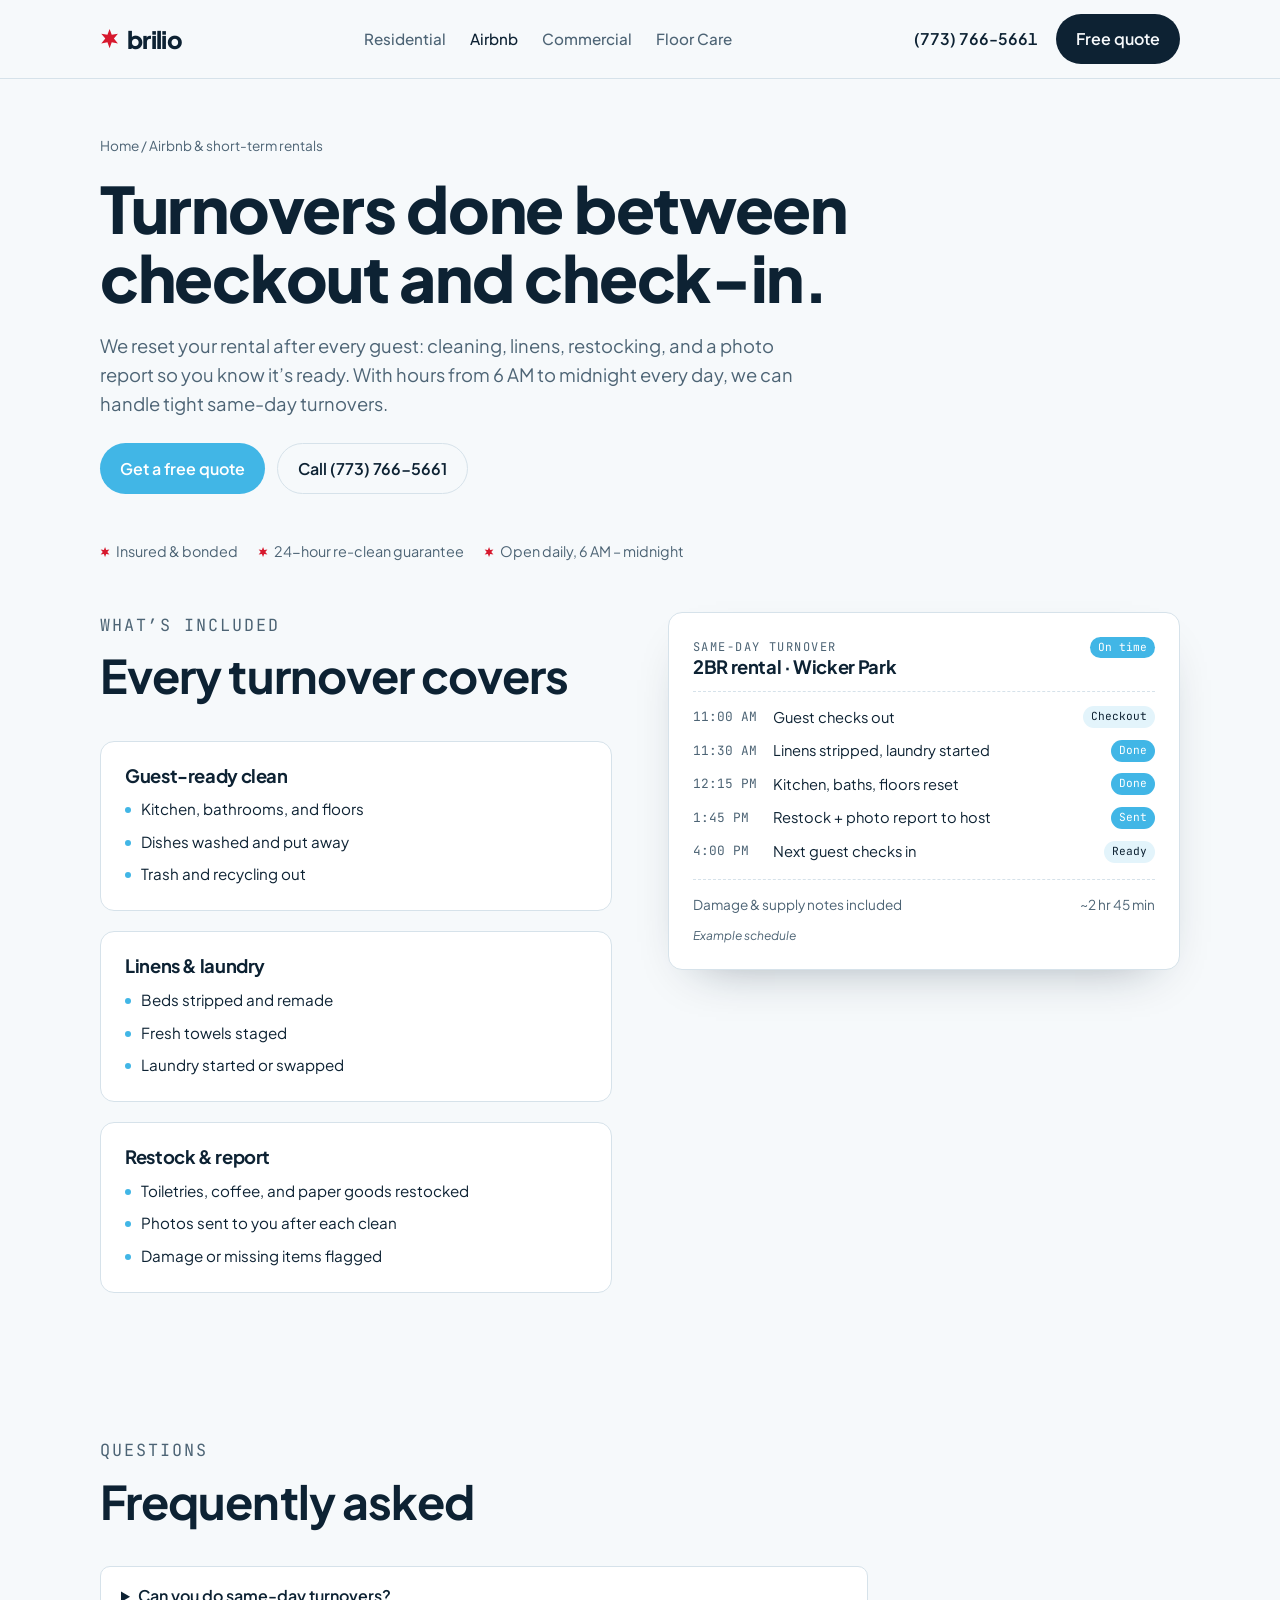
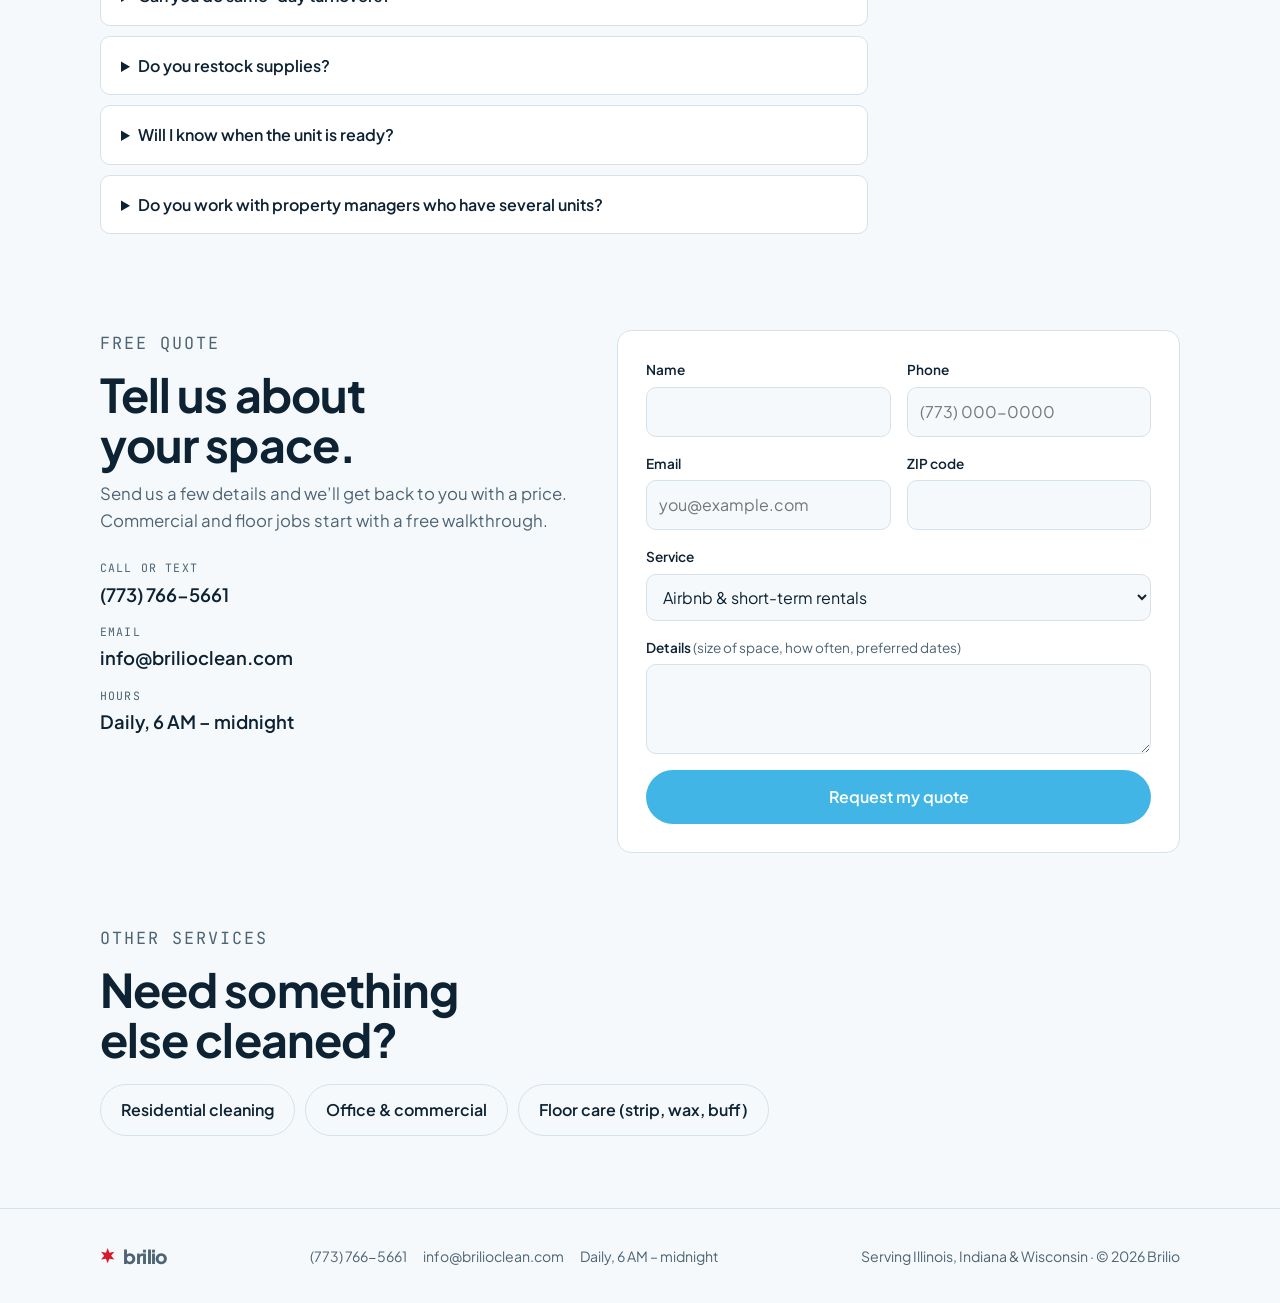
==== airbnb-cleaning.html @ 50e34571 "Add service pages, real contact details and a working quote form - Pages for residential, Airbnb/sho" ====
<!doctype html>
<html lang="en">
<head>
<meta charset="utf-8">
<meta name="viewport" content="width=device-width, initial-scale=1, viewport-fit=cover">
<title>Airbnb &amp; Short-Term Rental Cleaning in Chicago | Brilio</title>
<meta name="description" content="Airbnb and VRBO turnover cleaning in Chicago and across Illinois, Indiana, and Wisconsin. Same-day turnovers, linen changes, restocking, and photo reports for hosts.">
<link rel="canonical" href="https://brilioclean.com/airbnb-cleaning">
<meta name="theme-color" content="#0d2233">
<meta property="og:title" content="Airbnb &amp; Short-Term Rental Cleaning in Chicago | Brilio">
<meta property="og:description" content="Airbnb and VRBO turnover cleaning in Chicago and across Illinois, Indiana, and Wisconsin. Same-day turnovers, linen changes, restocking, and photo reports for hosts.">
<meta property="og:url" content="https://brilioclean.com/airbnb-cleaning">
<meta property="og:type" content="website">
<meta property="og:site_name" content="Brilio">
<link rel="icon" href="/favicon.svg" type="image/svg+xml">
<link rel="preconnect" href="https://fonts.googleapis.com">
<link rel="preconnect" href="https://fonts.gstatic.com" crossorigin>
<link rel="stylesheet" href="https://fonts.googleapis.com/css2?family=Plus+Jakarta+Sans:wght@400;500;600;700;800&family=JetBrains+Mono:wght@500&display=swap">
<link rel="stylesheet" href="/styles.css">
</head>
<body>
<svg width="0" height="0" style="position:absolute" aria-hidden="true">
  <symbol id="star" viewBox="-10 -10 20 20"><polygon points="0,-10 2.25,-3.9 8.66,-5 4.5,0 8.66,5 2.25,3.9 0,10 -2.25,3.9 -8.66,5 -4.5,0 -8.66,-5 -2.25,-3.9"/></symbol>
</svg>
<header class="site">
  <div class="wrap">
    <a class="logo" href="/" aria-label="Brilio home"><svg class="star" aria-hidden="true"><use href="#star"/></svg>brilio</a>
    <nav class="main" aria-label="Main">
      <a href="/residential-cleaning">Residential</a>
      <a href="/airbnb-cleaning" aria-current="page">Airbnb</a>
      <a href="/commercial-cleaning">Commercial</a>
      <a href="/floor-care">Floor Care</a>
    </nav>
    <div class="hdr-right">
      <a class="hdr-phone" href="tel:+17737665661">(773) 766-5661</a>
      <a class="btn" href="#quote">Free quote</a>
    </div>
  </div>
</header>

<main id="top">
  <section class="page-hero">
    <div class="wrap">
      <p class="crumbs"><a href="/">Home</a> / Airbnb &amp; short-term rentals</p>
      <h1>Turnovers done between checkout and check-in.</h1>
      <p class="lede">We reset your rental after every guest: cleaning, linens, restocking, and a photo report so you know it’s ready. With hours from 6 AM to midnight every day, we can handle tight same-day turnovers.</p>
      <div class="ctas">
        <a class="btn sky" href="#quote">Get a free quote</a>
        <a class="btn ghost" href="tel:+17737665661">Call (773) 766-5661</a>
      </div>
      <div class="trust">
          <span><svg class="star" aria-hidden="true"><use href="#star"/></svg>Insured &amp; bonded</span>
          <span><svg class="star" aria-hidden="true"><use href="#star"/></svg>24-hour re-clean guarantee</span>
          <span><svg class="star" aria-hidden="true"><use href="#star"/></svg>Open daily, 6 AM – midnight</span>
        </div>
    </div>
  </section>
  <section class="block" style="padding-top:8px">
    <div class="wrap split" style="align-items:start">
      <div>
        <div class="head"><p class="eyebrow">What’s included</p><h2>Every turnover covers</h2></div>
        <div class="checklist"><div class="group"><h3>Guest-ready clean</h3><ul><li>Kitchen, bathrooms, and floors</li><li>Dishes washed and put away</li><li>Trash and recycling out</li></ul></div><div class="group"><h3>Linens &amp; laundry</h3><ul><li>Beds stripped and remade</li><li>Fresh towels staged</li><li>Laundry started or swapped</li></ul></div><div class="group"><h3>Restock &amp; report</h3><ul><li>Toiletries, coffee, and paper goods restocked</li><li>Photos sent to you after each clean</li><li>Damage or missing items flagged</li></ul></div></div>
      </div>
      <article class="ticket" aria-label="Example Airbnb turnover schedule">
        <header>
          <div>
            <p class="eyebrow">Same-day turnover</p>
            <h3>2BR rental · Wicker Park</h3>
          </div>
          <span class="chip done">On time</span>
        </header>
        <ol class="timeline">
          <li><time>11:00 AM</time><span>Guest checks out</span><span class="chip">Checkout</span></li>
          <li><time>11:30 AM</time><span>Linens stripped, laundry started</span><span class="chip done">Done</span></li>
          <li><time>12:15 PM</time><span>Kitchen, baths, floors reset</span><span class="chip done">Done</span></li>
          <li><time>1:45 PM</time><span>Restock + photo report to host</span><span class="chip done">Sent</span></li>
          <li><time>4:00 PM</time><span>Next guest checks in</span><span class="chip">Ready</span></li>
        </ol>
        <footer><span>Damage &amp; supply notes included</span><span>~2 hr 45 min</span></footer>
        <p class="note">Example schedule</p>
      </article>
    </div>
  </section>

  <section class="block">
    <div class="wrap">
      <div class="head"><p class="eyebrow">Questions</p><h2>Frequently asked</h2></div>
      <div class="faq"><details><summary>Can you do same-day turnovers?</summary><p>Yes. We work from 6 AM to midnight every day, so we can fit a turnover between an 11 AM checkout and a 4 PM check-in.</p></details><details><summary>Do you restock supplies?</summary><p>Yes. We restock toiletries, paper goods, and kitchen basics from the supplies you keep at the property, and tell you when you’re running low.</p></details><details><summary>Will I know when the unit is ready?</summary><p>Yes. After each turnover we send you photos of the finished unit, plus notes on any damage or missing items.</p></details><details><summary>Do you work with property managers who have several units?</summary><p>Yes. Tell us how many units you manage and how often they turn over, and we’ll set up a schedule.</p></details></div>
    </div>
  </section>
  <section class="block" id="quote" style="padding-top:24px">
    <div class="wrap quote">
      <div>
        <div class="head" style="margin-bottom:0">
          <p class="eyebrow">Free quote</p>
          <h2>Tell us about your space.</h2>
          <p>Send us a few details and we’ll get back to you with a price. Commercial and floor jobs start with a free walkthrough.</p>
        </div>
        <div class="contact-lines">
          <div><span class="lbl">Call or text</span><a class="val" href="tel:+17737665661">(773) 766-5661</a></div>
          <div><span class="lbl">Email</span><a class="val" href="mailto:info@brilioclean.com">info@brilioclean.com</a></div>
          <div><span class="lbl">Hours</span><span class="val">Daily, 6 AM – midnight</span></div>
        </div>
      </div>
      <form class="qf" id="quoteForm" action="https://formsubmit.co/ajax/info@brilioclean.com" method="POST" novalidate>
        <input type="hidden" name="_subject" value="New quote request from brilioclean.com">
        <input type="hidden" name="_template" value="table">
        <input type="hidden" name="_captcha" value="false">
        <div class="hp" aria-hidden="true"><label for="q-honey">Leave this empty</label><input id="q-honey" name="_honey" tabindex="-1" autocomplete="off"></div>
        <div class="field"><label for="q-name">Name</label><input id="q-name" name="name" autocomplete="name" required></div>
        <div class="field"><label for="q-phone">Phone</label><input id="q-phone" name="phone" type="tel" autocomplete="tel" placeholder="(773) 000-0000"></div>
        <div class="field"><label for="q-email">Email</label><input id="q-email" name="email" type="email" autocomplete="email" placeholder="you@example.com"></div>
        <div class="field"><label for="q-zip">ZIP code</label><input id="q-zip" name="zip" inputmode="numeric" maxlength="5" autocomplete="postal-code"></div>
        <div class="field full"><label for="q-service">Service</label>
          <select id="q-service" name="service">
            <option>Residential cleaning</option>
            <option selected>Airbnb & short-term rentals</option>
            <option>Office & commercial</option>
            <option>Floor care (strip, wax, buff)</option>
          </select>
        </div>
        <div class="field full"><label for="q-details">Details <span class="req">(size of space, how often, preferred dates)</span></label><textarea id="q-details" name="details"></textarea></div>
        <button class="btn sky" type="submit">Request my quote</button>
        <p class="ok" id="quoteOk" role="status" hidden>Thanks! We got your request and will be in touch soon. Need us sooner? Call or text (773) 766-5661.</p>
        <p class="err" id="quoteErr" role="alert" hidden></p>
      </form>
    </div>
  </section>

  <section class="block" style="padding-top:0">
    <div class="wrap">
      <div class="head" style="margin-bottom:20px"><p class="eyebrow">Other services</p><h2>Need something else cleaned?</h2></div>
      <div class="other-services"><a class="btn ghost" href="/residential-cleaning">Residential cleaning</a><a class="btn ghost" href="/commercial-cleaning">Office & commercial</a><a class="btn ghost" href="/floor-care">Floor care (strip, wax, buff)</a></div>
    </div>
  </section>

</main>
<footer class="site">
  <div class="wrap">
    <a class="logo" href="/" style="font-size:1.2rem"><svg class="star" aria-hidden="true"><use href="#star"/></svg>brilio</a>
    <div class="contact">
      <a href="tel:+17737665661">(773) 766-5661</a>
      <a href="mailto:info@brilioclean.com">info@brilioclean.com</a>
      <span>Daily, 6 AM – midnight</span>
    </div>
    <span>Serving Illinois, Indiana &amp; Wisconsin · © 2026 Brilio</span>
  </div>
</footer>
<script src="/site.js"></script>
</body>
</html>
---- styles.css ----
/* Layout: lake-blue + Chicago-star sparkle; full-bleed bands, left-aligned editorial headings, cards only where they're real objects (services, quote form) */
:root {
  --bg: #f6f9fb;
  --surface: #ffffff;
  --ink: #0d2233;
  --muted: #4d6475;
  --line: #d6e2ea;
  --sky: #41b6e6;        /* Chicago flag blue */
  --sky-soft: #e3f4fb;
  --star: #d7192e;       /* Chicago flag star red, used sparingly */
  --band: #0d2233;
  --band-fg: #eaf6fc;
  --band-muted: #9cb8ca;
  --btn-fg: #ffffff;
  --display: "Plus Jakarta Sans", "Avenir Next", "Segoe UI", system-ui, sans-serif;
  --body: "Plus Jakarta Sans", "Helvetica Neue", Arial, system-ui, sans-serif;
  --mono: "JetBrains Mono", ui-monospace, "SFMono-Regular", Menlo, monospace;
  --radius: 14px;
}
@media (prefers-color-scheme: dark) {
  :root:not([data-theme="light"]) {
    --bg: #0a1924; --surface: #10242f; --ink: #e6f2f9; --muted: #9db4c3; --line: #21394a;
    --sky: #5cc6ee; --sky-soft: #123446; --star: #ff4d5e; --band: #061019; --band-fg: #e6f2f9;
    --band-muted: #8fabbd; --btn-fg: #061019; color-scheme: dark;
  }
}
:root[data-theme="dark"] {
  --bg: #0a1924; --surface: #10242f; --ink: #e6f2f9; --muted: #9db4c3; --line: #21394a;
  --sky: #5cc6ee; --sky-soft: #123446; --star: #ff4d5e; --band: #061019; --band-fg: #e6f2f9;
  --band-muted: #8fabbd; --btn-fg: #061019; color-scheme: dark;
}

* { box-sizing: border-box; }
html { scroll-behavior: smooth; scroll-padding-top: 80px; }
body { margin: 0; }
img { max-width: 100%; }
[hidden] { display: none !important; }
body { background: var(--bg); color: var(--ink); font-family: var(--body); font-size: 1rem; line-height: 1.6; }
.wrap { max-width: 1120px; margin-inline: auto; padding-inline: 20px; }
h1, h2, h3 { font-family: var(--display); line-height: 1.08; margin: 0; text-wrap: balance; letter-spacing: -0.02em; }
p { margin: 0; }
a { color: inherit; }
:focus-visible { outline: 3px solid var(--sky); outline-offset: 3px; border-radius: 4px; }
.eyebrow { font-family: var(--mono); font-size: .75rem; letter-spacing: .12em; text-transform: uppercase; color: var(--muted); }
.star { width: 1em; height: 1em; fill: var(--star); flex: none; }


/* header */
header.site { position: sticky; top: env(safe-area-inset-top, 0px); z-index: 10; background: color-mix(in srgb, var(--bg) 88%, transparent); backdrop-filter: blur(8px); border-bottom: 1px solid var(--line); }
header.site .wrap { display: flex; align-items: center; justify-content: space-between; gap: 16px; padding-block: 14px; }
.logo { display: flex; align-items: center; gap: 8px; font-family: var(--display); font-weight: 800; font-size: 1.5rem; text-decoration: none; letter-spacing: -0.03em; }
.logo .star { width: .8em; height: .8em; }
nav.main { display: flex; gap: 24px; font-weight: 500; font-size: .95rem; }
nav.main a { text-decoration: none; color: var(--muted); }
nav.main a:hover { color: var(--ink); }
.btn { display: inline-flex; align-items: center; gap: 8px; background: var(--ink); color: var(--bg); font-weight: 600; text-decoration: none; padding: 12px 20px; border-radius: 999px; border: 0; font: inherit; font-weight: 600; cursor: pointer; transition: transform .15s ease, background .15s ease; }
.btn:hover { transform: translateY(-1px); }
.btn.sky { background: var(--sky); color: var(--btn-fg); }
.btn.ghost { background: transparent; color: var(--ink); border: 1.5px solid var(--line); }
@media (max-width: 760px) { nav.main { display: none; } }

/* hero */
.hero { padding-block: 72px 56px; }
.hero .wrap { display: grid; grid-template-columns: 1.25fr 1fr; gap: 48px; align-items: center; }
.hero h1 { font-size: clamp(2.6rem, 6.5vw, 5rem); font-weight: 800; }
.hero h1 em { font-style: normal; color: var(--sky); position: relative; }
.hero .lede { margin-top: 20px; font-size: 1.15rem; color: var(--muted); max-width: 34em; }
.hero .ctas { display: flex; flex-wrap: wrap; gap: 12px; margin-top: 28px; }
.trust { display: flex; flex-wrap: wrap; gap: 8px 20px; margin-top: 28px; font-size: .9rem; color: var(--muted); }
.trust span { display: inline-flex; align-items: center; gap: 6px; }
.trust .star { width: .7em; height: .7em; }

/* turnover ticket */
.ticket { background: var(--surface); border: 1px solid var(--line); border-radius: var(--radius); padding: 24px; box-shadow: 0 20px 50px -30px rgba(13,34,51,.45); min-width: 0; }
.ticket header { display: flex; justify-content: space-between; align-items: baseline; gap: 12px; border-bottom: 1px dashed var(--line); padding-bottom: 14px; margin-bottom: 14px; }
.ticket h3 { font-size: 1.15rem; }
.ticket .addr { color: var(--muted); font-size: .85rem; }
.timeline { list-style: none; padding: 0; margin: 0; display: grid; gap: 10px; }
.timeline li { display: grid; grid-template-columns: 68px 1fr auto; gap: 12px; align-items: center; font-size: .92rem; }
.timeline time { font-family: var(--mono); font-size: .8rem; color: var(--muted); font-variant-numeric: tabular-nums; }
.chip { font-family: var(--mono); font-size: .7rem; padding: 2px 8px; border-radius: 999px; background: var(--sky-soft); color: var(--ink); white-space: nowrap; }
.chip.done { background: var(--sky); color: var(--btn-fg); }
.ticket footer { margin-top: 16px; padding-top: 14px; border-top: 1px dashed var(--line); font-size: .85rem; color: var(--muted); display: flex; justify-content: space-between; gap: 12px; flex-wrap: wrap; }
.ticket .note { font-size: .75rem; color: var(--muted); margin-top: 10px; font-style: italic; }

/* sections */
section.block { padding-block: 72px; }
.head { display: grid; gap: 12px; margin-bottom: 40px; max-width: 40em; }
.head h2 { font-size: clamp(2rem, 4vw, 2.9rem); font-weight: 700; }
.head p { color: var(--muted); font-size: 1.05rem; }

/* services */
.services { display: grid; grid-template-columns: repeat(2, minmax(0, 1fr)); gap: 20px; }
.svc { background: var(--surface); border: 1px solid var(--line); border-radius: var(--radius); padding: 28px; display: grid; gap: 14px; align-content: start; transition: border-color .2s ease, transform .2s ease; }
.svc:hover { border-color: var(--sky); transform: translateY(-2px); }
.svc .tag { font-family: var(--mono); font-size: .72rem; letter-spacing: .1em; text-transform: uppercase; color: var(--muted); }
.svc h3 { font-size: 1.5rem; font-weight: 700; }
.svc p { color: var(--muted); }
.svc ul { margin: 0; padding: 0; list-style: none; display: grid; gap: 6px; font-size: .93rem; }
.svc li { display: flex; gap: 10px; align-items: baseline; }
.svc li::before { content: ""; width: 6px; height: 6px; border-radius: 50%; background: var(--sky); flex: none; transform: translateY(-2px); }
.svc .more { font-weight: 600; text-decoration: none; color: var(--ink); border-bottom: 2px solid var(--sky); justify-self: start; }

/* floor care band */
.band { background: var(--band); color: var(--band-fg); }
.band .eyebrow, .band .head p { color: var(--band-muted); }
.steps { list-style: none; margin: 0; padding: 0; display: grid; grid-template-columns: repeat(5, minmax(0, 1fr)); gap: 0; border-top: 1px solid color-mix(in srgb, var(--band-fg) 18%, transparent); }
.steps li { padding: 24px 20px 8px 0; display: grid; gap: 8px; align-content: start; }
.steps .n { font-family: var(--mono); font-size: .8rem; color: var(--sky); }
.steps h3 { font-size: 1.2rem; font-weight: 700; }
.steps p { font-size: .9rem; color: var(--band-muted); }
.floors { margin-top: 36px; display: flex; flex-wrap: wrap; gap: 8px; }
.floors span { font-size: .85rem; border: 1px solid color-mix(in srgb, var(--band-fg) 25%, transparent); border-radius: 999px; padding: 6px 14px; }

/* why + areas */
.split { display: grid; grid-template-columns: 1fr 1fr; gap: 56px; }
.why { display: grid; gap: 22px; }
.why > div { display: grid; grid-template-columns: auto 1fr; gap: 14px; }
.why .star { margin-top: .35em; width: .9rem; height: .9rem; }
.why h3 { font-size: 1.15rem; font-weight: 700; margin-bottom: 4px; }
.why p { color: var(--muted); font-size: .95rem; }
.areas { display: flex; flex-wrap: wrap; gap: 8px; }
.areas span { background: var(--surface); border: 1px solid var(--line); border-radius: 8px; padding: 6px 12px; font-size: .9rem; }
.areas-note { margin-top: 16px; color: var(--muted); font-size: .9rem; }


/* quote */
.quote { display: grid; grid-template-columns: 1fr 1.2fr; gap: 48px; align-items: start; }
.contact-lines { display: grid; gap: 14px; margin-top: 24px; }
.contact-lines div { display: grid; gap: 2px; }
.contact-lines .lbl { font-family: var(--mono); font-size: .72rem; letter-spacing: .1em; text-transform: uppercase; color: var(--muted); }
.contact-lines .val { font-size: 1.15rem; font-weight: 600; user-select: all; }
form.qf { background: var(--surface); border: 1px solid var(--line); border-radius: var(--radius); padding: 28px; display: grid; grid-template-columns: 1fr 1fr; gap: 16px; min-width: 0; }
.field { display: grid; gap: 6px; min-width: 0; }
.field.full { grid-column: 1 / -1; }
.field label { font-size: .85rem; font-weight: 600; }
.field input, .field select, .field textarea { font: inherit; color: var(--ink); background: var(--bg); border: 1px solid var(--line); border-radius: 10px; padding: 11px 12px; width: 100%; }
.field textarea { min-height: 90px; resize: vertical; }
.field input:focus, .field select:focus, .field textarea:focus { outline: 2px solid var(--sky); outline-offset: 1px; border-color: var(--sky); }
.qf .btn { grid-column: 1 / -1; justify-content: center; padding-block: 14px; }
.qf .ok { grid-column: 1 / -1; background: var(--sky-soft); border-radius: 10px; padding: 12px 14px; font-size: .92rem; }

footer.site { border-top: 1px solid var(--line); padding-block: 32px; color: var(--muted); font-size: .88rem; }
footer.site .wrap { display: flex; justify-content: space-between; gap: 16px; flex-wrap: wrap; align-items: center; }

@media (max-width: 900px) {
  .hero .wrap, .split, .quote { grid-template-columns: 1fr; gap: 40px; }
  .steps { grid-template-columns: 1fr 1fr; }
}
@media (max-width: 600px) {
  .services, .steps, form.qf { grid-template-columns: 1fr; }
  .hero { padding-block: 44px 32px; }
  section.block { padding-block: 52px; }
  .svc, form.qf { padding: 22px; }
  .timeline li { grid-template-columns: 58px 1fr; }
  .timeline .chip { grid-column: 2; justify-self: start; }
}
@media (prefers-reduced-motion: reduce) { * { transition: none !important; } }

/* header phone */
.hdr-right { display: flex; align-items: center; gap: 18px; }
.hdr-phone { font-weight: 600; text-decoration: none; font-variant-numeric: tabular-nums; white-space: nowrap; }
.hdr-phone:hover { color: var(--sky); }
nav.main a[aria-current="page"] { color: var(--ink); }

/* service area states */
.states { display: grid; gap: 12px; }
.state { display: flex; justify-content: space-between; align-items: baseline; gap: 12px; background: var(--surface); border: 1px solid var(--line); border-radius: 10px; padding: 14px 18px; }
.state b { font-family: var(--display); font-size: 1.15rem; }
.state span { color: var(--muted); font-size: .88rem; text-align: right; }

/* inner pages */
.page-hero { padding-block: 56px 40px; }
.page-hero .wrap { display: grid; gap: 18px; max-width: 1120px; }
.page-hero h1 { font-size: clamp(2.3rem, 5.5vw, 4rem); font-weight: 800; max-width: 16em; }
.page-hero .lede { font-size: 1.15rem; color: var(--muted); max-width: 38em; }
.page-hero .ctas { display: flex; flex-wrap: wrap; gap: 12px; margin-top: 6px; }
.crumbs { font-size: .85rem; color: var(--muted); }
.crumbs a { text-decoration: none; }
.crumbs a:hover { color: var(--ink); }
.checklist { display: grid; grid-template-columns: repeat(auto-fill, minmax(min(100%, 300px), 1fr)); gap: 20px; }
.checklist .group { background: var(--surface); border: 1px solid var(--line); border-radius: var(--radius); padding: 24px; display: grid; gap: 12px; align-content: start; }
.checklist h3 { font-size: 1.15rem; font-weight: 700; }
.checklist ul { margin: 0; padding: 0; list-style: none; display: grid; gap: 8px; font-size: .95rem; }
.checklist li { display: flex; gap: 10px; align-items: baseline; }
.checklist li::before { content: ""; width: 6px; height: 6px; border-radius: 50%; background: var(--sky); flex: none; transform: translateY(-2px); }
.faq { display: grid; gap: 10px; max-width: 48em; }
.faq details { background: var(--surface); border: 1px solid var(--line); border-radius: 10px; padding: 16px 20px; }
.faq summary { font-weight: 600; cursor: pointer; }
.faq details p { margin-top: 10px; color: var(--muted); }
.other-services { display: flex; flex-wrap: wrap; gap: 10px; }

/* contact + form status */
.contact-lines a.val { text-decoration: none; }
.contact-lines a.val:hover { color: var(--sky); }
.qf .err { grid-column: 1 / -1; border: 1px solid var(--star); border-radius: 10px; padding: 12px 14px; font-size: .92rem; }
.qf .hp { position: absolute; left: -9999px; width: 1px; height: 1px; overflow: hidden; }
.qf .btn[disabled] { opacity: .6; cursor: wait; }
.field .req { color: var(--muted); font-weight: 400; }
footer.site .contact { display: flex; gap: 16px; flex-wrap: wrap; }
footer.site a { text-decoration: none; }
footer.site a:hover { color: var(--ink); }

@media (max-width: 600px) {
  .hdr-phone { display: none; }
  .page-hero { padding-block: 40px 24px; }
}
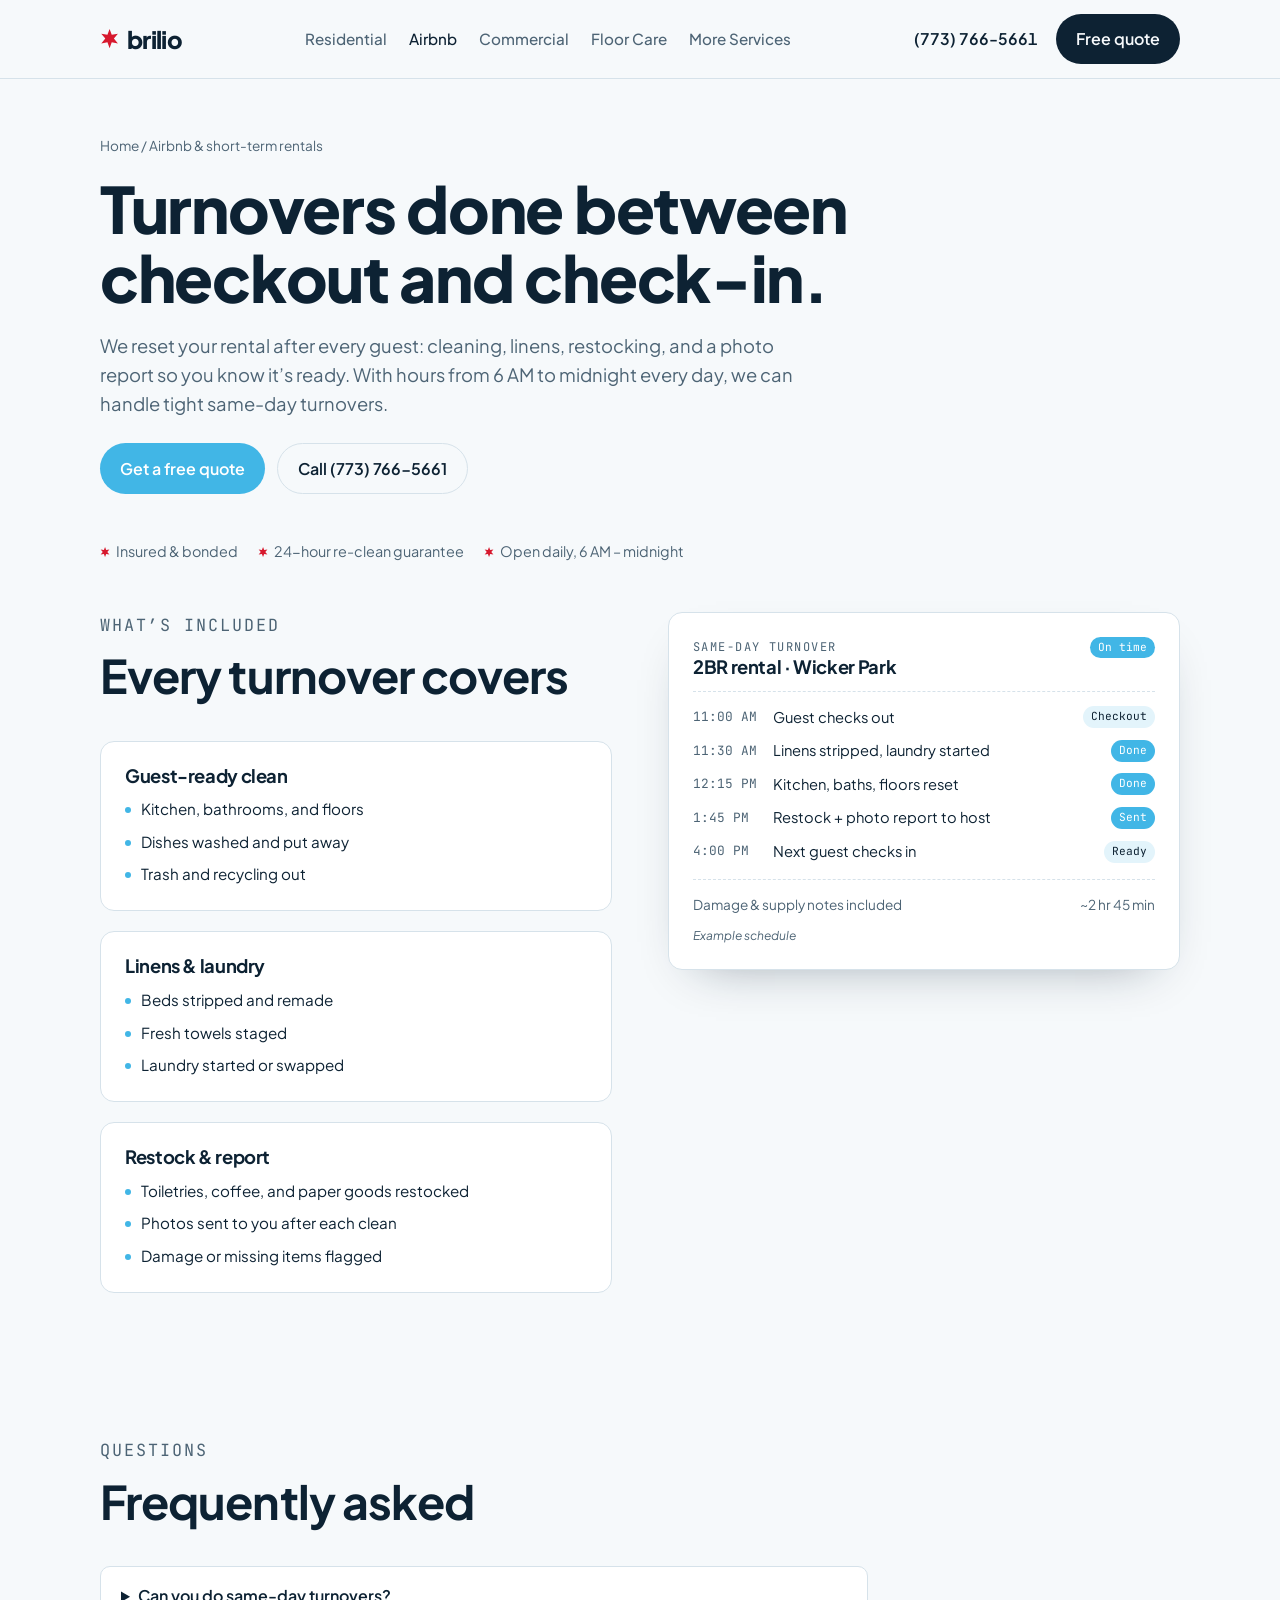
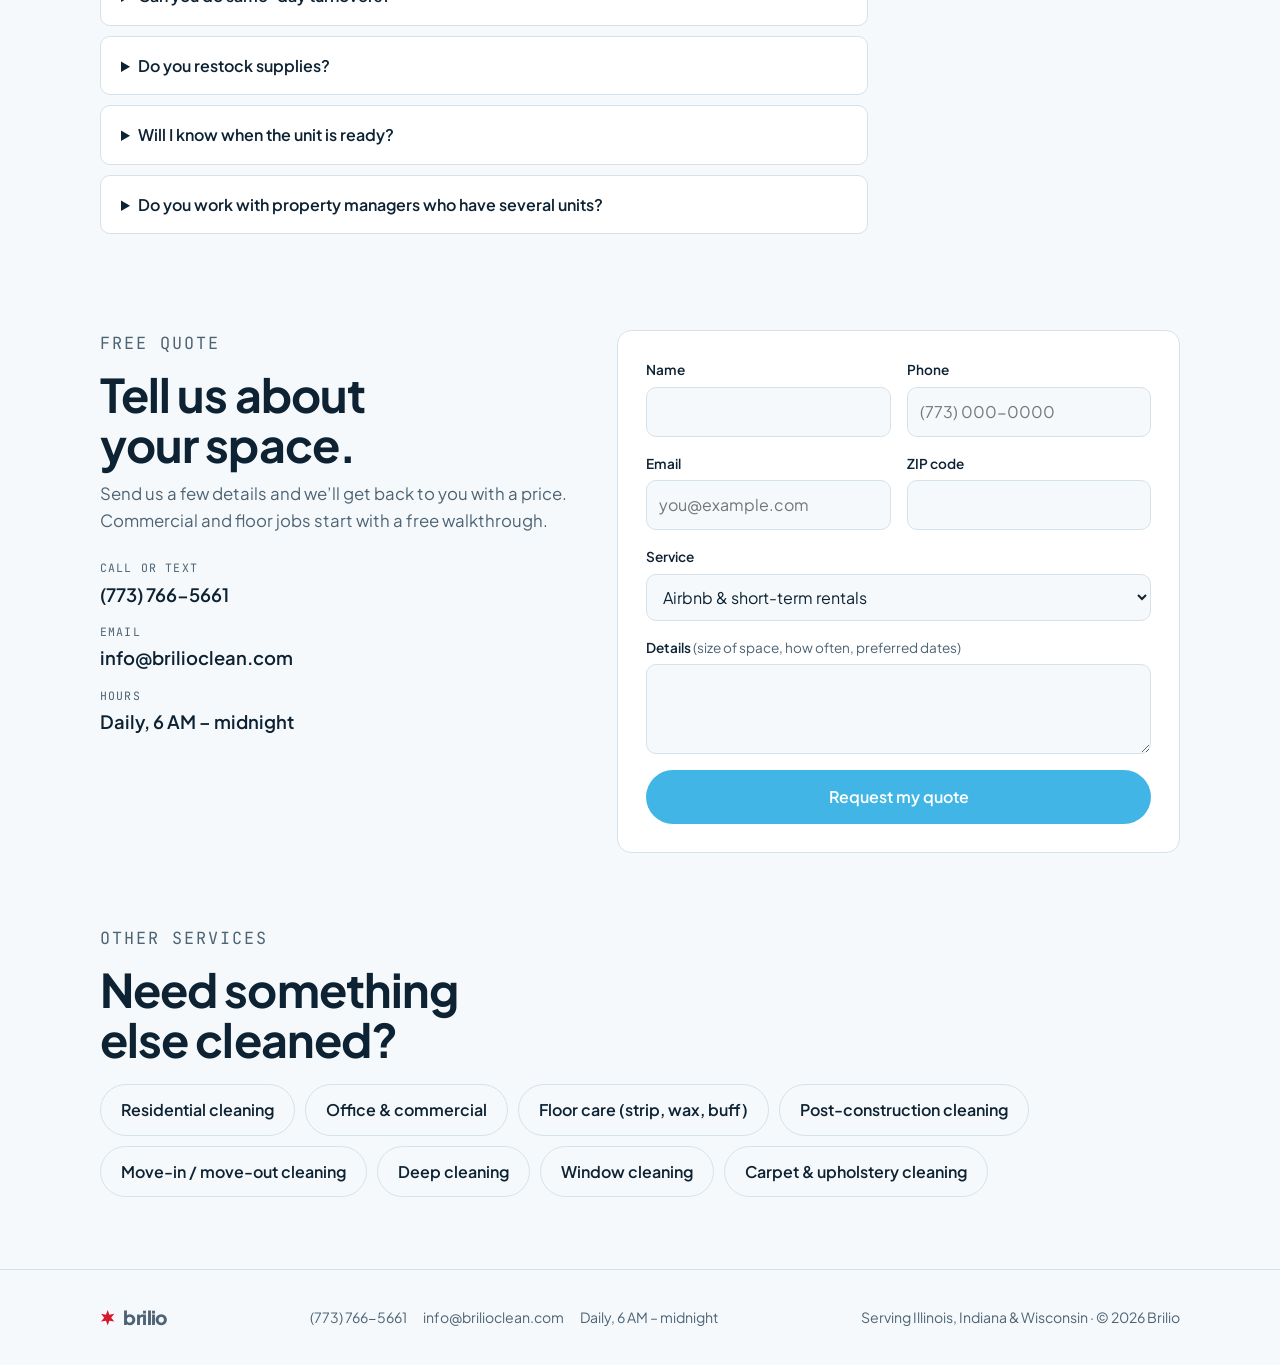
==== commit d6dc5078: "Add post-construction, move-out, deep, window, and carpet cleaning pages - Five new service pages wi" ====
--- a/airbnb-cleaning.html
+++ b/airbnb-cleaning.html
@@ -5,11 +5,11 @@
 <meta name="viewport" content="width=device-width, initial-scale=1, viewport-fit=cover">
 <title>Airbnb &amp; Short-Term Rental Cleaning in Chicago | Brilio</title>
 <meta name="description" content="Airbnb and VRBO turnover cleaning in Chicago and across Illinois, Indiana, and Wisconsin. Same-day turnovers, linen changes, restocking, and photo reports for hosts.">
-<link rel="canonical" href="https://brilioclean.com/airbnb-cleaning">
+<link rel="canonical" href="https://www.brilioclean.com/airbnb-cleaning">
 <meta name="theme-color" content="#0d2233">
 <meta property="og:title" content="Airbnb &amp; Short-Term Rental Cleaning in Chicago | Brilio">
 <meta property="og:description" content="Airbnb and VRBO turnover cleaning in Chicago and across Illinois, Indiana, and Wisconsin. Same-day turnovers, linen changes, restocking, and photo reports for hosts.">
-<meta property="og:url" content="https://brilioclean.com/airbnb-cleaning">
+<meta property="og:url" content="https://www.brilioclean.com/airbnb-cleaning">
 <meta property="og:type" content="website">
 <meta property="og:site_name" content="Brilio">
 <link rel="icon" href="/favicon.svg" type="image/svg+xml">
@@ -30,6 +30,7 @@
       <a href="/airbnb-cleaning" aria-current="page">Airbnb</a>
       <a href="/commercial-cleaning">Commercial</a>
       <a href="/floor-care">Floor Care</a>
+      <a href="/#more-services">More Services</a>
     </nav>
     <div class="hdr-right">
       <a class="hdr-phone" href="tel:+17737665661">(773) 766-5661</a>
@@ -102,7 +103,7 @@
           <div><span class="lbl">Hours</span><span class="val">Daily, 6 AM – midnight</span></div>
         </div>
       </div>
-      <form class="qf" id="quoteForm" action="https://formsubmit.co/ajax/info@brilioclean.com" method="POST" novalidate>
+      <form class="qf" id="quoteForm" action="https://formsubmit.co/ajax/df6a463ea6c9df99f22c3e2976bc7e55" method="POST" novalidate>
         <input type="hidden" name="_subject" value="New quote request from brilioclean.com">
         <input type="hidden" name="_template" value="table">
         <input type="hidden" name="_captcha" value="false">
@@ -117,6 +118,11 @@
             <option selected>Airbnb & short-term rentals</option>
             <option>Office & commercial</option>
             <option>Floor care (strip, wax, buff)</option>
+            <option>Post-construction cleaning</option>
+            <option>Move-in / move-out cleaning</option>
+            <option>Deep cleaning</option>
+            <option>Window cleaning</option>
+            <option>Carpet &amp; upholstery cleaning</option>
           </select>
         </div>
         <div class="field full"><label for="q-details">Details <span class="req">(size of space, how often, preferred dates)</span></label><textarea id="q-details" name="details"></textarea></div>
@@ -130,7 +136,7 @@
   <section class="block" style="padding-top:0">
     <div class="wrap">
       <div class="head" style="margin-bottom:20px"><p class="eyebrow">Other services</p><h2>Need something else cleaned?</h2></div>
-      <div class="other-services"><a class="btn ghost" href="/residential-cleaning">Residential cleaning</a><a class="btn ghost" href="/commercial-cleaning">Office & commercial</a><a class="btn ghost" href="/floor-care">Floor care (strip, wax, buff)</a></div>
+      <div class="other-services"><a class="btn ghost" href="/residential-cleaning">Residential cleaning</a><a class="btn ghost" href="/commercial-cleaning">Office & commercial</a><a class="btn ghost" href="/floor-care">Floor care (strip, wax, buff)</a><a class="btn ghost" href="/post-construction-cleaning">Post-construction cleaning</a><a class="btn ghost" href="/move-out-cleaning">Move-in / move-out cleaning</a><a class="btn ghost" href="/deep-cleaning">Deep cleaning</a><a class="btn ghost" href="/window-cleaning">Window cleaning</a><a class="btn ghost" href="/carpet-cleaning">Carpet &amp; upholstery cleaning</a></div>
     </div>
   </section>
 
--- a/styles.css
+++ b/styles.css
@@ -50,14 +50,14 @@
 header.site .wrap { display: flex; align-items: center; justify-content: space-between; gap: 16px; padding-block: 14px; }
 .logo { display: flex; align-items: center; gap: 8px; font-family: var(--display); font-weight: 800; font-size: 1.5rem; text-decoration: none; letter-spacing: -0.03em; }
 .logo .star { width: .8em; height: .8em; }
-nav.main { display: flex; gap: 24px; font-weight: 500; font-size: .95rem; }
+nav.main { display: flex; gap: 22px; white-space: nowrap; font-weight: 500; font-size: .95rem; }
 nav.main a { text-decoration: none; color: var(--muted); }
 nav.main a:hover { color: var(--ink); }
 .btn { display: inline-flex; align-items: center; gap: 8px; background: var(--ink); color: var(--bg); font-weight: 600; text-decoration: none; padding: 12px 20px; border-radius: 999px; border: 0; font: inherit; font-weight: 600; cursor: pointer; transition: transform .15s ease, background .15s ease; }
 .btn:hover { transform: translateY(-1px); }
 .btn.sky { background: var(--sky); color: var(--btn-fg); }
 .btn.ghost { background: transparent; color: var(--ink); border: 1.5px solid var(--line); }
-@media (max-width: 760px) { nav.main { display: none; } }
+@media (max-width: 980px) { nav.main { display: none; } }
 
 /* hero */
 .hero { padding-block: 72px 56px; }
@@ -205,3 +205,12 @@
   .hdr-phone { display: none; }
   .page-hero { padding-block: 40px 24px; }
 }
+
+/* more services */
+.mini-services { display: flex; flex-wrap: wrap; gap: 14px; }
+.mini-services .mini { flex: 1 1 280px; min-width: 0; }
+.mini { display: grid; gap: 6px; align-content: start; text-decoration: none; background: var(--surface); border: 1px solid var(--line); border-radius: 12px; padding: 20px 22px; transition: border-color .2s ease, transform .2s ease; }
+.mini:hover { border-color: var(--sky); transform: translateY(-2px); }
+.mini h3 { font-size: 1.1rem; font-weight: 700; }
+.mini h3::after { content: " →"; color: var(--sky); }
+.mini p { color: var(--muted); font-size: .92rem; }
